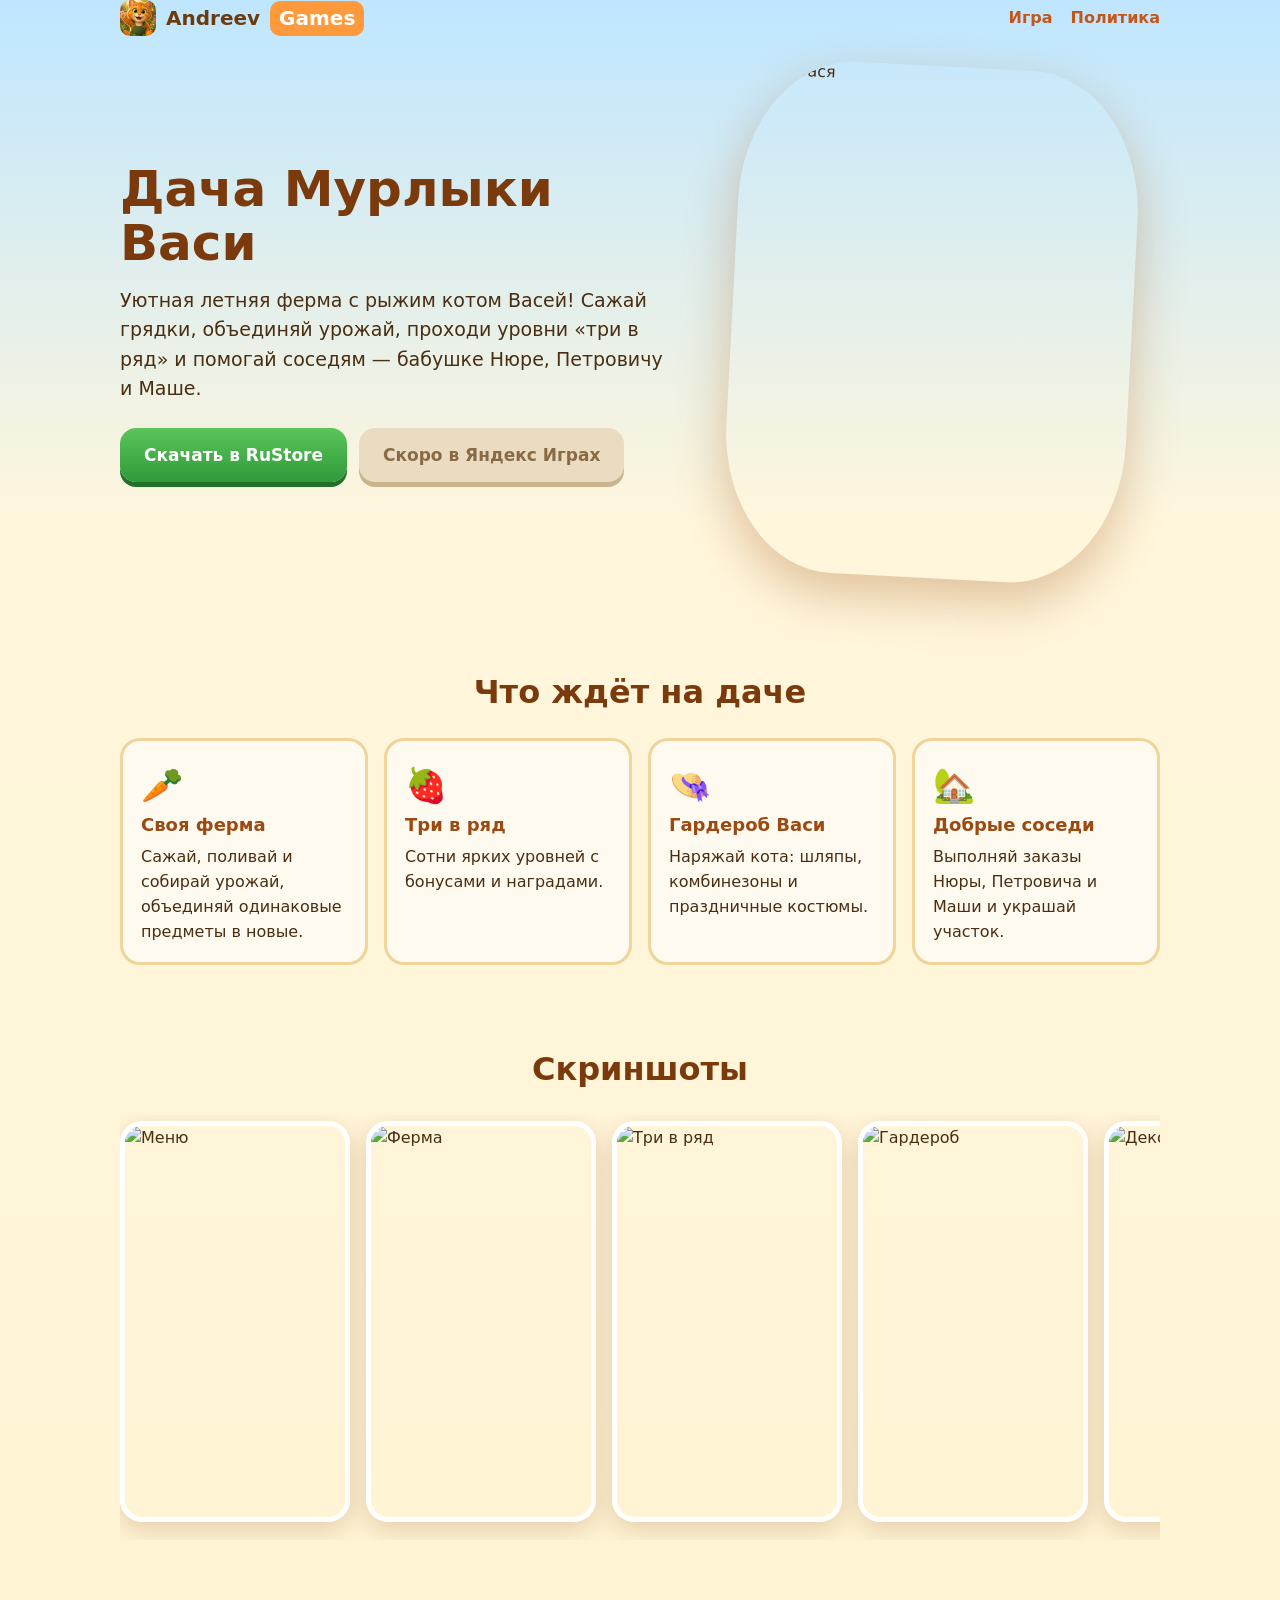
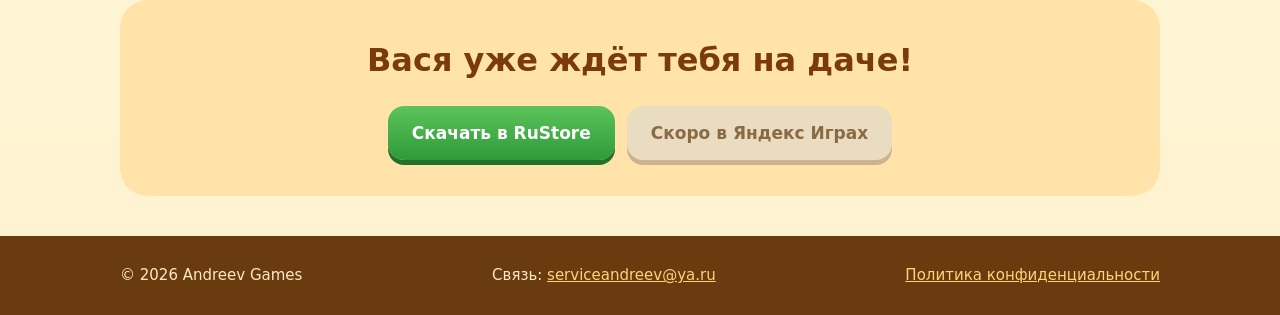
==== index.html @ df2ff217 "Add files via upload" ====
<!doctype html><html lang="ru"><head><meta charset="utf-8"><meta name="viewport" content="width=device-width,initial-scale=1"><link rel="icon" href="favicon.png"><link rel="stylesheet" href="style.css"><title>Andreev Games — «Дача Мурлыки Васи»</title><meta name="description" content="Уютная ферма-головоломка с рыжим котом Васей: грядки, слияние, «три в ряд» и добрые соседи."></head><body>
<header class="w"><a class="logo" href="./"><img src="favicon.png" width="36" height="36" alt="" style="border-radius:10px"> Andreev <span>Games</span></a><nav><a href="./#game">Игра</a><a href="privacy.html">Политика</a></nav></header>
<main class="w">
<div class="hero" id="game"><div><h1>Дача Мурлыки Васи</h1><p>Уютная летняя ферма с рыжим котом Васей! Сажай грядки, объединяй урожай, проходи уровни «три в ряд» и помогай соседям — бабушке Нюре, Петровичу и Маше.</p><div class="btns"><a class="btn" href="https://www.rustore.ru/catalog/app/ru.dachavasya.game" target="_blank" rel="noopener">Скачать в RuStore</a><span class="btn soon">Скоро в Яндекс Играх</span></div></div><img class="icon" src="img/icon.webp" width="512" height="512" alt="Кот Вася"></div>
<section><h2>Что ждёт на даче</h2><div class="cards">
<div class="card"><div class="e">🥕</div><b>Своя ферма</b>Сажай, поливай и собирай урожай, объединяй одинаковые предметы в новые.</div>
<div class="card"><div class="e">🍓</div><b>Три в ряд</b>Сотни ярких уровней с бонусами и наградами.</div>
<div class="card"><div class="e">👒</div><b>Гардероб Васи</b>Наряжай кота: шляпы, комбинезоны и праздничные костюмы.</div>
<div class="card"><div class="e">🏡</div><b>Добрые соседи</b>Выполняй заказы Нюры, Петровича и Маши и украшай участок.</div>
</div></section>
<section><h2>Скриншоты</h2><div class="shots">
<img src="img/1_menu.webp" width="540" height="960" alt="Меню" loading="lazy"><img src="img/2_farm.webp" width="540" height="960" alt="Ферма" loading="lazy"><img src="img/3_match3.webp" width="540" height="960" alt="Три в ряд" loading="lazy"><img src="img/4_wardrobe.webp" width="540" height="960" alt="Гардероб" loading="lazy"><img src="img/5_decor.webp" width="540" height="960" alt="Декор" loading="lazy"><img src="img/6_mini.webp" width="540" height="960" alt="Мини-игра" loading="lazy">
</div></section>
<div class="cta"><h2>Вася уже ждёт тебя на даче!</h2><div class="btns"><a class="btn" href="https://www.rustore.ru/catalog/app/ru.dachavasya.game" target="_blank" rel="noopener">Скачать в RuStore</a><span class="btn soon">Скоро в Яндекс Играх</span></div></div>
</main><footer><div class="w"><div>© 2026 Andreev Games</div><div>Связь: <a href="mailto:serviceandreev@ya.ru">serviceandreev@ya.ru</a></div><div><a href="privacy.html">Политика конфиденциальности</a></div></div></footer></body></html>
---- style.css ----
*{box-sizing:border-box;margin:0}body{font-family:"Trebuchet MS",system-ui,-apple-system,Segoe UI,Roboto,sans-serif;color:#4a2e12;background:linear-gradient(#bfe6ff 0,#fff6dc 520px,#fff3d1 100%);line-height:1.55}
a{color:#c4561a}.w{max-width:1080px;margin:0 auto;padding:0 20px}
header{display:flex;align-items:center;justify-content:space-between;padding:18px 0}.logo{font-weight:800;font-size:20px;color:#6b3b10;text-decoration:none;display:flex;gap:10px;align-items:center}.logo span{background:#ff9a3c;color:#fff;border-radius:10px;padding:2px 9px}
nav a{margin-left:18px;text-decoration:none;font-weight:700}
.hero{display:grid;grid-template-columns:1.2fr 1fr;gap:36px;align-items:center;padding:30px 0 50px}
.hero h1{font-size:50px;line-height:1.08;color:#7a3a0c;margin-bottom:16px}.hero p{font-size:19px;margin-bottom:24px}
.icon{width:100%;max-width:400px;border-radius:28%;box-shadow:0 20px 50px #a0561a55;transform:rotate(3deg);justify-self:center}
.btns{display:flex;flex-wrap:wrap;gap:12px}.btn{display:inline-block;padding:14px 24px;border-radius:16px;font-weight:800;font-size:17px;text-decoration:none;color:#fff;background:linear-gradient(#5cc45a,#2f9a3a);box-shadow:0 5px 0 #23702b}
.btn.soon{background:#e9dcc0;color:#8a6a45;box-shadow:0 5px 0 #c9b48e;cursor:default}
section{padding:40px 0}h2{font-size:32px;color:#7a3a0c;margin-bottom:20px;text-align:center}
.cards{display:grid;grid-template-columns:repeat(4,1fr);gap:16px}.card{background:#fffaf0;border:3px solid #f0d49a;border-radius:20px;padding:18px}.card b{display:block;font-size:18px;margin-bottom:6px;color:#9a4a12}.e{font-size:34px}
.shots{display:flex;gap:16px;overflow-x:auto;padding:6px 4px 18px;scroll-snap-type:x mandatory}.shots img{width:230px;height:auto;border-radius:22px;border:5px solid #fff;box-shadow:0 8px 24px #7a3a0c33;scroll-snap-align:start;flex:none}
.cta{background:#ffe3a8;border-radius:28px;text-align:center;padding:36px 20px;margin:20px 0 40px}.cta .btns{justify-content:center}
footer{background:#6b3b10;color:#ffe9c4;padding:28px 0;font-size:15px}footer a{color:#ffd37a}footer .w{display:flex;flex-wrap:wrap;gap:12px 28px;justify-content:space-between}
.doc{background:#fffaf0;border-radius:24px;padding:32px;margin:10px auto 40px;max-width:820px;border:3px solid #f0d49a}.doc h1{font-size:30px;color:#7a3a0c}.doc h2{text-align:left;font-size:21px;margin:24px 0 8px}.doc p,.doc li{margin-bottom:8px}.doc ul{padding-left:22px}
@media(max-width:820px){.hero{grid-template-columns:1fr;text-align:center;padding-top:10px}.hero h1{font-size:36px}.icon{max-width:230px;grid-row:1}.btns{justify-content:center}.cards{grid-template-columns:1fr 1fr}nav a{margin-left:12px;font-size:15px}.shots img{width:190px}.doc{padding:20px}}
@media(max-width:420px){.cards{grid-template-columns:1fr}.logo{font-size:17px}}
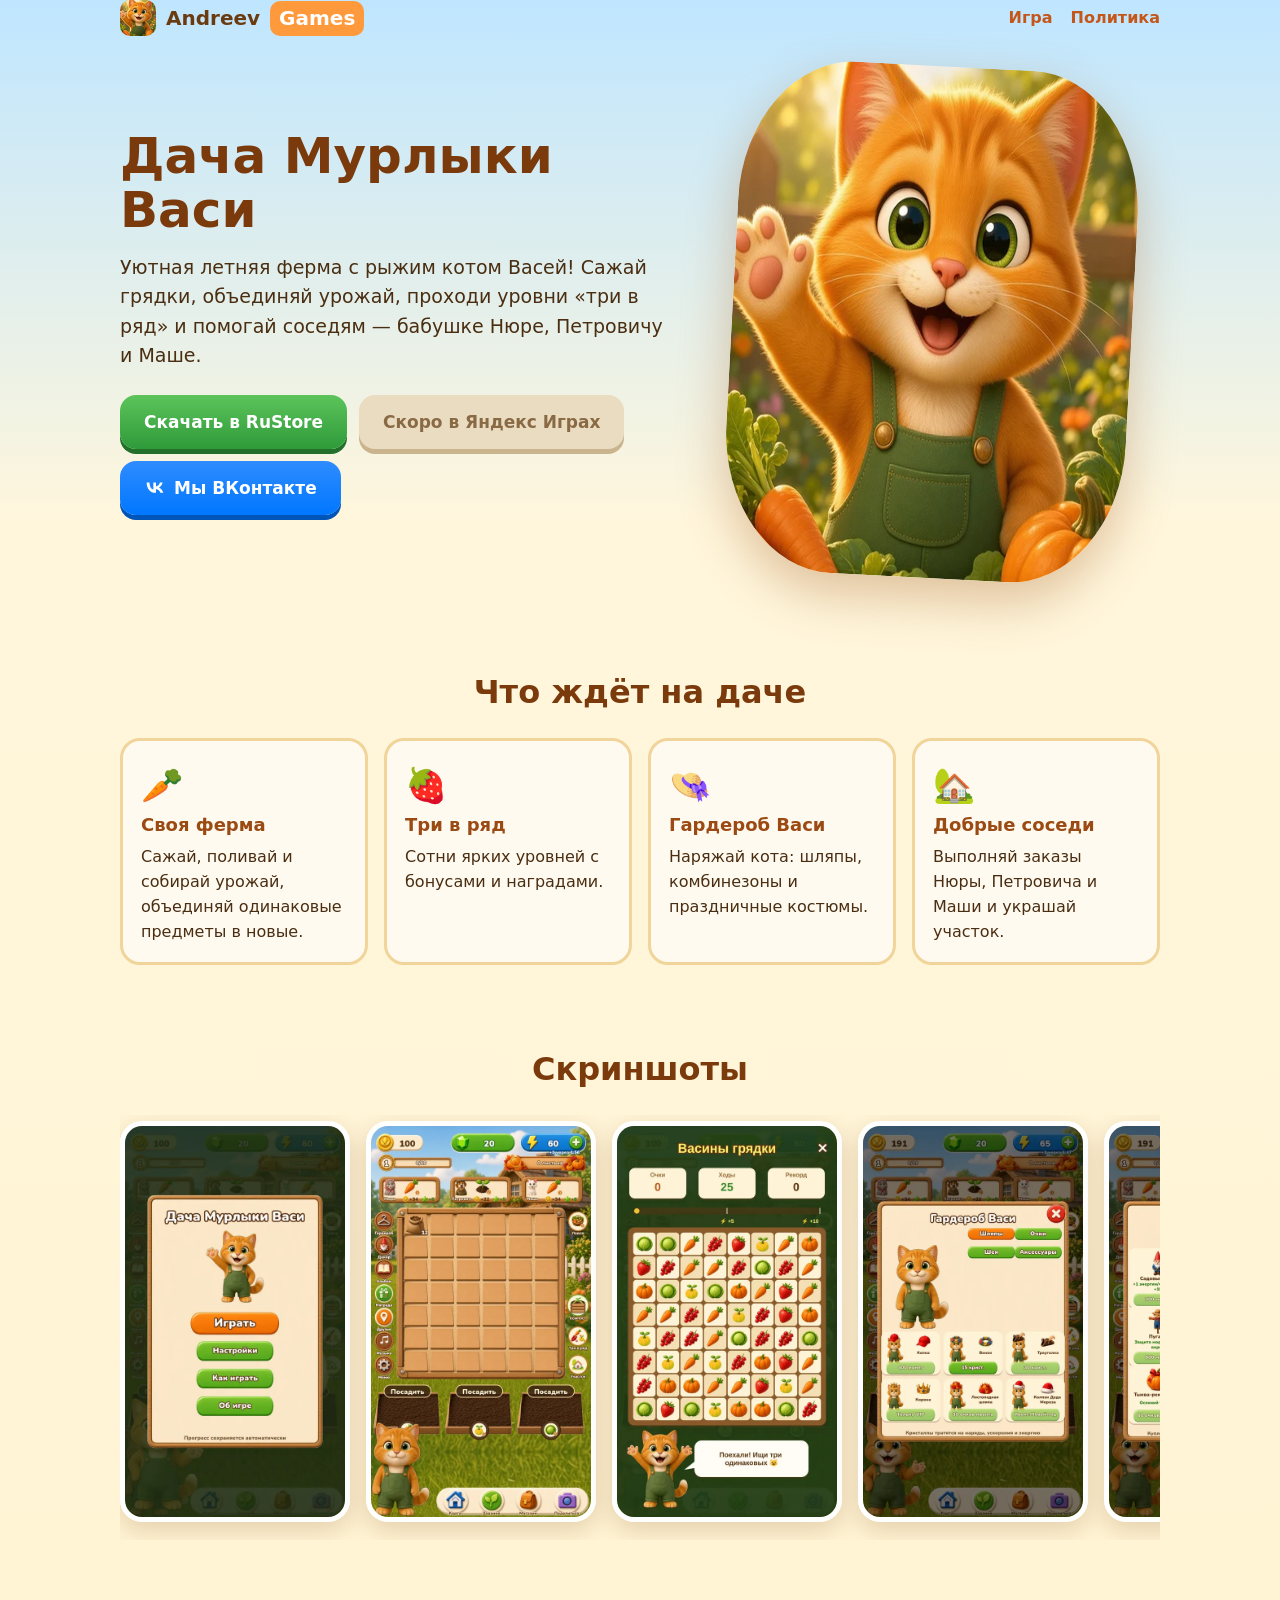
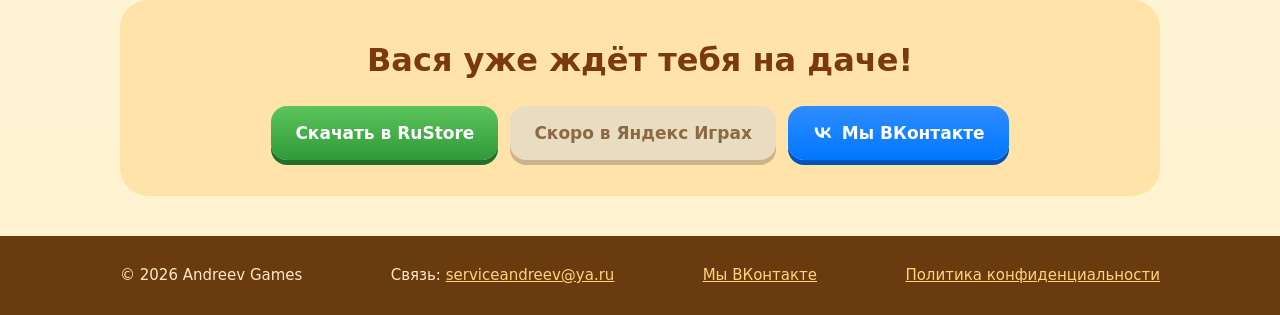
==== commit 927958f8: "Add files via upload" ====
--- a/index.html
+++ b/index.html
@@ -1,7 +1,7 @@
 <!doctype html><html lang="ru"><head><meta charset="utf-8"><meta name="viewport" content="width=device-width,initial-scale=1"><link rel="icon" href="favicon.png"><link rel="stylesheet" href="style.css"><title>Andreev Games — «Дача Мурлыки Васи»</title><meta name="description" content="Уютная ферма-головоломка с рыжим котом Васей: грядки, слияние, «три в ряд» и добрые соседи."></head><body>
 <header class="w"><a class="logo" href="./"><img src="favicon.png" width="36" height="36" alt="" style="border-radius:10px"> Andreev <span>Games</span></a><nav><a href="./#game">Игра</a><a href="privacy.html">Политика</a></nav></header>
 <main class="w">
-<div class="hero" id="game"><div><h1>Дача Мурлыки Васи</h1><p>Уютная летняя ферма с рыжим котом Васей! Сажай грядки, объединяй урожай, проходи уровни «три в ряд» и помогай соседям — бабушке Нюре, Петровичу и Маше.</p><div class="btns"><a class="btn" href="https://www.rustore.ru/catalog/app/ru.dachavasya.game" target="_blank" rel="noopener">Скачать в RuStore</a><span class="btn soon">Скоро в Яндекс Играх</span></div></div><img class="icon" src="img/icon.webp" width="512" height="512" alt="Кот Вася"></div>
+<div class="hero" id="game"><div><h1>Дача Мурлыки Васи</h1><p>Уютная летняя ферма с рыжим котом Васей! Сажай грядки, объединяй урожай, проходи уровни «три в ряд» и помогай соседям — бабушке Нюре, Петровичу и Маше.</p><div class="btns"><a class="btn" href="https://www.rustore.ru/catalog/app/ru.dachavasya.game" target="_blank" rel="noopener">Скачать в RuStore</a><span class="btn soon">Скоро в Яндекс Играх</span><a class="btn vk" href="https://vk.ru/dacha_vasya" target="_blank" rel="noopener"><svg viewBox="0 0 24 24" width="22" height="22" aria-hidden="true"><path fill="currentColor" d="M12.8 17.3C6.6 17.3 3 13 2.9 6h3.1c.1 5.1 2.4 7.3 4.2 7.7V6h2.9v4.4c1.8-.2 3.7-2.2 4.3-4.4h2.9c-.5 2.7-2.5 4.7-3.9 5.5 1.4.7 3.7 2.4 4.6 5.8h-3.2c-.7-2.2-2.4-3.9-4.7-4.1v4.1h-.3z"/></svg>Мы ВКонтакте</a></div></div><img class="icon" src="img/icon.webp" width="512" height="512" alt="Кот Вася"></div>
 <section><h2>Что ждёт на даче</h2><div class="cards">
 <div class="card"><div class="e">🥕</div><b>Своя ферма</b>Сажай, поливай и собирай урожай, объединяй одинаковые предметы в новые.</div>
 <div class="card"><div class="e">🍓</div><b>Три в ряд</b>Сотни ярких уровней с бонусами и наградами.</div>
@@ -11,5 +11,5 @@
 <section><h2>Скриншоты</h2><div class="shots">
 <img src="img/1_menu.webp" width="540" height="960" alt="Меню" loading="lazy"><img src="img/2_farm.webp" width="540" height="960" alt="Ферма" loading="lazy"><img src="img/3_match3.webp" width="540" height="960" alt="Три в ряд" loading="lazy"><img src="img/4_wardrobe.webp" width="540" height="960" alt="Гардероб" loading="lazy"><img src="img/5_decor.webp" width="540" height="960" alt="Декор" loading="lazy"><img src="img/6_mini.webp" width="540" height="960" alt="Мини-игра" loading="lazy">
 </div></section>
-<div class="cta"><h2>Вася уже ждёт тебя на даче!</h2><div class="btns"><a class="btn" href="https://www.rustore.ru/catalog/app/ru.dachavasya.game" target="_blank" rel="noopener">Скачать в RuStore</a><span class="btn soon">Скоро в Яндекс Играх</span></div></div>
-</main><footer><div class="w"><div>© 2026 Andreev Games</div><div>Связь: <a href="mailto:serviceandreev@ya.ru">serviceandreev@ya.ru</a></div><div><a href="privacy.html">Политика конфиденциальности</a></div></div></footer></body></html>
+<div class="cta"><h2>Вася уже ждёт тебя на даче!</h2><div class="btns"><a class="btn" href="https://www.rustore.ru/catalog/app/ru.dachavasya.game" target="_blank" rel="noopener">Скачать в RuStore</a><span class="btn soon">Скоро в Яндекс Играх</span><a class="btn vk" href="https://vk.ru/dacha_vasya" target="_blank" rel="noopener"><svg viewBox="0 0 24 24" width="22" height="22" aria-hidden="true"><path fill="currentColor" d="M12.8 17.3C6.6 17.3 3 13 2.9 6h3.1c.1 5.1 2.4 7.3 4.2 7.7V6h2.9v4.4c1.8-.2 3.7-2.2 4.3-4.4h2.9c-.5 2.7-2.5 4.7-3.9 5.5 1.4.7 3.7 2.4 4.6 5.8h-3.2c-.7-2.2-2.4-3.9-4.7-4.1v4.1h-.3z"/></svg>Мы ВКонтакте</a></div></div>
+</main><footer><div class="w"><div>© 2026 Andreev Games</div><div>Связь: <a href="mailto:serviceandreev@ya.ru">serviceandreev@ya.ru</a></div><div><a href="https://vk.ru/dacha_vasya" target="_blank" rel="noopener">Мы ВКонтакте</a></div><div><a href="privacy.html">Политика конфиденциальности</a></div></div></footer></body></html>
--- a/style.css
+++ b/style.css
@@ -15,3 +15,4 @@
 .doc{background:#fffaf0;border-radius:24px;padding:32px;margin:10px auto 40px;max-width:820px;border:3px solid #f0d49a}.doc h1{font-size:30px;color:#7a3a0c}.doc h2{text-align:left;font-size:21px;margin:24px 0 8px}.doc p,.doc li{margin-bottom:8px}.doc ul{padding-left:22px}
 @media(max-width:820px){.hero{grid-template-columns:1fr;text-align:center;padding-top:10px}.hero h1{font-size:36px}.icon{max-width:230px;grid-row:1}.btns{justify-content:center}.cards{grid-template-columns:1fr 1fr}nav a{margin-left:12px;font-size:15px}.shots img{width:190px}.doc{padding:20px}}
 @media(max-width:420px){.cards{grid-template-columns:1fr}.logo{font-size:17px}}
+.btn.vk{background:linear-gradient(#2f8cff,#0077ff);box-shadow:0 5px 0 #0056b8;display:inline-flex;align-items:center;gap:8px}
